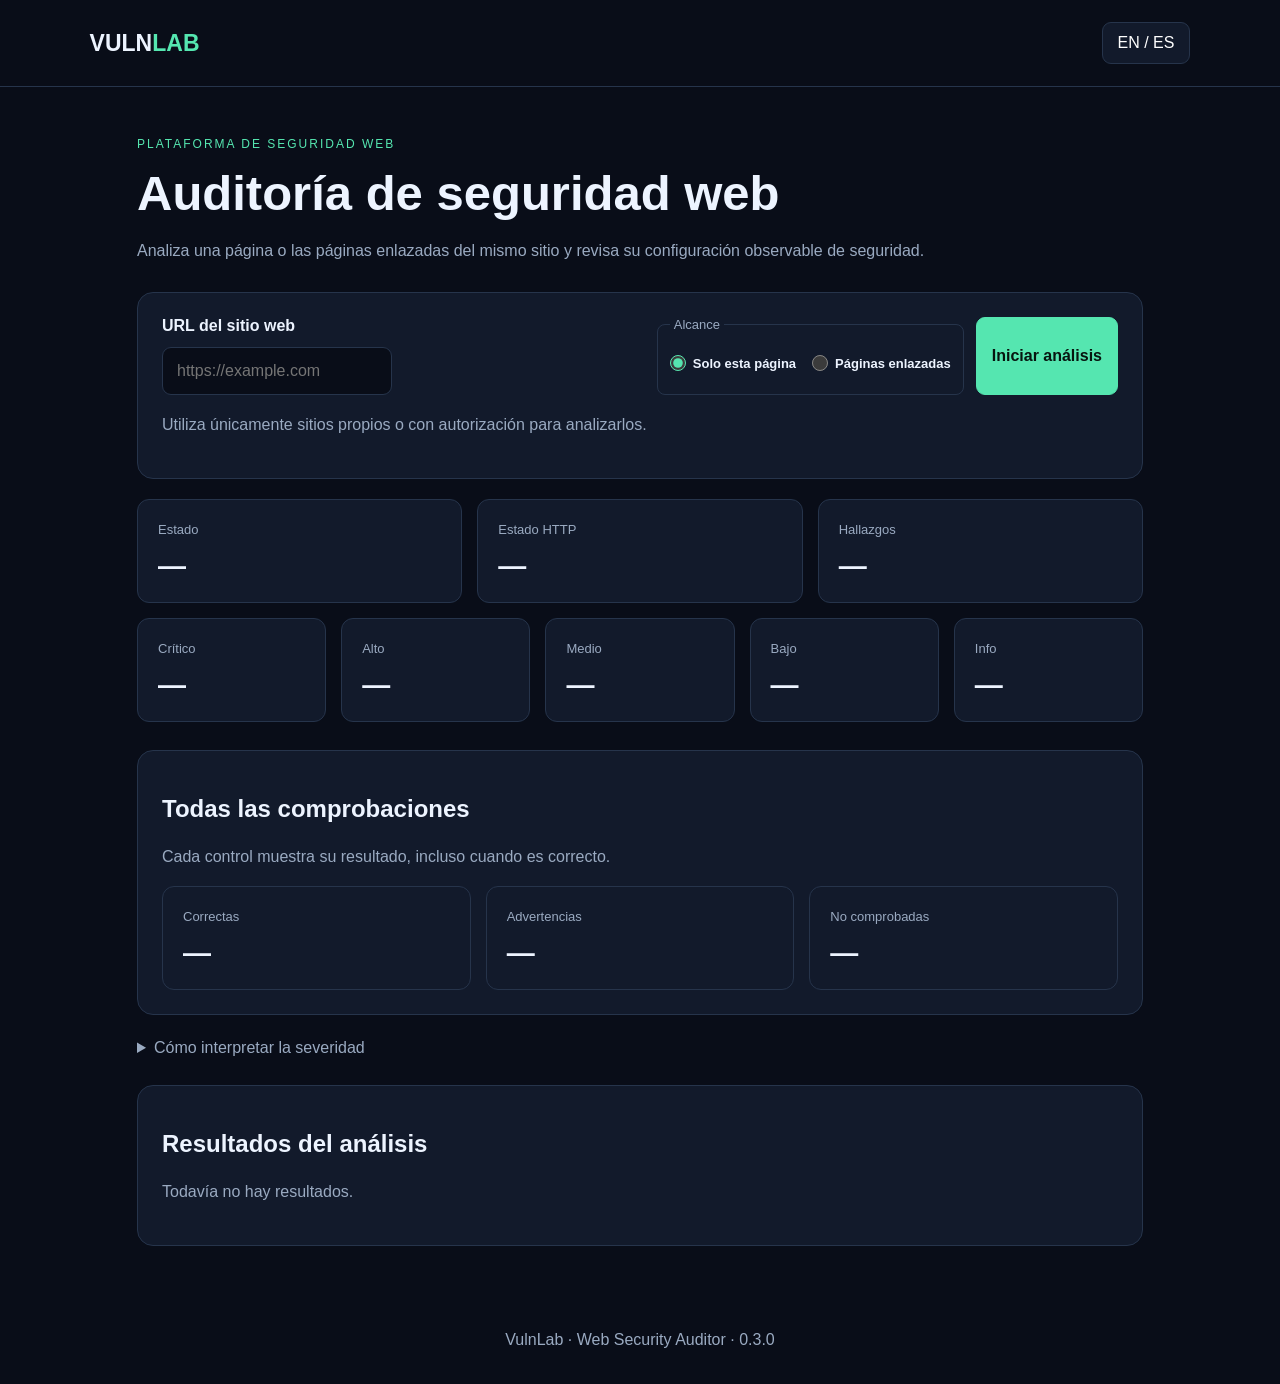
==== app/static/index.html @ 61d11c6f "Add web security scanner and crawl UI Mejorar el análisis web con referencias OWASP  Añade modos de " ====
<!DOCTYPE html>
<html lang="es">
<head>
<meta charset="UTF-8">
<meta name="viewport" content="width=device-width, initial-scale=1">
<title>VulnLab | Web Security</title>
<style>
:root {
  color-scheme: dark;
  --bg: #090d18;
  --panel: #121a2b;
  --border: #26344b;
  --accent: #55e6b0;
  --muted: #9aaac1;
}
* { box-sizing: border-box; }
body {
  margin: 0;
  background: var(--bg);
  color: #edf4ff;
  font-family: Inter, Segoe UI, Arial, sans-serif;
}
header {
  display: flex;
  align-items: center;
  justify-content: space-between;
  padding: 22px 7%;
  border-bottom: 1px solid var(--border);
}
.logo { font-size: 23px; font-weight: 800; }
.logo span { color: var(--accent); }
button, input { font: inherit; }
button {
  cursor: pointer;
  border: 1px solid var(--border);
  border-radius: 9px;
  padding: 11px 15px;
  background: var(--panel);
  color: white;
}
button:hover { border-color: var(--accent); }
main { max-width: 1050px; margin: 50px auto; padding: 0 22px; }
.eyebrow { color: var(--accent); font-size: 12px; letter-spacing: 2px; }
h1 { font-size: clamp(32px, 5vw, 49px); margin: 14px 0; }
p { color: var(--muted); line-height: 1.7; }
.panel {
  background: var(--panel);
  border: 1px solid var(--border);
  border-radius: 16px;
  padding: 24px;
  margin-top: 28px;
}
label { display: block; margin-bottom: 12px; font-weight: 600; }
form { display: flex; gap: 12px; }
input {
  flex: 1;
  min-width: 0;
  padding: 14px;
  background: var(--bg);
  color: white;
  border: 1px solid var(--border);
  border-radius: 9px;
}
input[type="radio"] {
  flex: none;
  width: 16px;
  height: 16px;
  margin: 0;
  padding: 0;
  accent-color: var(--accent);
}
.crawl-options {
  display: flex;
  align-items: center;
  flex-wrap: wrap;
  gap: 10px 16px;
  min-width: 0;
  margin: 0;
  padding: 10px 12px;
  border: 1px solid var(--border);
  border-radius: 8px;
}
.crawl-options legend { padding: 0 4px; color: var(--muted); font-size: 13px; }
.crawl-options label { display: inline-flex; align-items: center; gap: 7px; margin: 0; font-size: 13px; }
.primary {
  background: var(--accent);
  color: #07150f;
  border-color: var(--accent);
  font-weight: 750;
}
.stats {
  display: grid;
  grid-template-columns: repeat(3, 1fr);
  gap: 15px;
}
.stats.severities {
  grid-template-columns: repeat(5, 1fr);
}
.stat {
  background: var(--panel);
  padding: 20px;
  border: 1px solid var(--border);
  border-radius: 12px;
}
.stat strong { display: block; font-size: 28px; margin-top: 12px; }
.stat span { color: var(--muted); font-size: 13px; }
#status { white-space: pre-wrap; overflow-wrap: anywhere; }
#results, #checksList { min-width: 0; }
.url-text, .page-url, #results a {
  min-width: 0;
  max-width: 100%;
  overflow-wrap: anywhere;
  word-break: break-word;
}
.report-group { border-top: 1px solid var(--border); }
.report-group > summary {
  display: flex;
  align-items: flex-start;
  justify-content: space-between;
  gap: 14px;
  padding: 15px 0;
  cursor: pointer;
  font-weight: 700;
  list-style: none;
}
.report-group > summary::-webkit-details-marker { display: none; }
.group-label { flex: 1; min-width: 0; overflow-wrap: anywhere; word-break: break-word; }
.group-meta { flex: none; color: var(--muted); font-size: 13px; font-weight: 500; }
.group-content { min-width: 0; padding-left: 10px; }
.methodology { margin-top: 24px; }
.methodology summary { color: var(--muted); cursor: pointer; }
.finding {
  display: block;
  border-top: 1px solid var(--border);
  padding: 16px 0;
}
.finding > summary {
  display: flex;
  align-items: flex-start;
  gap: 10px;
  cursor: pointer;
  list-style: none;
}
.finding > summary::-webkit-details-marker { display: none; }
.finding-title { flex: 1; min-width: 0; overflow-wrap: anywhere; word-break: break-word; }
.finding-body { padding-left: 4px; }
.finding-head {
  display: flex;
  align-items: center;
  gap: 10px;
  flex-wrap: wrap;
  margin-bottom: 8px;
}
.badge {
  display: inline-block;
  padding: 4px 10px;
  border-radius: 999px;
  font-size: 11px;
  font-weight: 800;
  letter-spacing: 0.4px;
  text-transform: uppercase;
}
.sev-critical, .sev-high { background: #3a1218; color: #ff8585; }
.sev-medium { background: #3a2e12; color: #ffd479; }
.sev-low { background: #12283a; color: #79c7ff; }
.sev-info { background: #1a2230; color: #a9bad2; }
footer { text-align: center; padding: 35px; color: var(--muted); }
@media(max-width: 800px) {
  .stats.severities { grid-template-columns: 1fr 1fr; }
}
@media(max-width: 600px) {
  form { flex-direction: column; }
  .stats { grid-template-columns: 1fr; }
  header { padding: 18px; }
}
</style>
</head>
<body>
<header>
  <div class="logo">VULN<span>LAB</span></div>
  <button id="language" type="button">EN / ES</button>
</header>

<main>
  <div class="eyebrow" id="eyebrow">WEB SECURITY PLATFORM</div>
  <h1 id="title">Auditoría de seguridad web</h1>
  <p id="intro">
    Analiza las cabeceras HTTP y descubre oportunidades para mejorar
    la configuración de seguridad de tus sitios autorizados.
  </p>

  <section class="panel">
    <form id="scanForm">
      <div style="flex:1">
        <label id="urlLabel" for="target">URL del sitio web</label>
        <input id="target" type="url"
          placeholder="https://example.com"
          required>
      </div>
      <fieldset class="crawl-options">
        <legend id="crawlMode">Alcance</legend>
        <label>
          <input type="radio" name="crawl-mode" value="single" checked>
          <span id="singlePage">Solo esta página</span>
        </label>
        <label>
          <input type="radio" name="crawl-mode" value="multiple">
          <span id="linkedPages">Páginas enlazadas</span>
        </label>
      </fieldset>
      <button class="primary" id="scanButton" type="submit">
        Iniciar análisis
      </button>
    </form>
    <p id="notice">
      Utiliza únicamente sitios propios o con autorización para analizarlos.
    </p>
  </section>

  <section class="stats" style="margin-top:20px">
    <div class="stat">
      <span id="statusLabel">Estado</span>
      <strong id="statusValue">—</strong>
    </div>
    <div class="stat">
      <span id="httpLabel">Estado HTTP</span>
      <strong id="httpValue">—</strong>
    </div>
    <div class="stat">
      <span id="findingsLabel">Hallazgos</span>
      <strong id="findingsValue">—</strong>
    </div>
  </section>

  <section class="stats severities" style="margin-top:15px">
    <div class="stat">
      <span id="criticalLabel">Crítico</span>
      <strong id="criticalValue">—</strong>
    </div>
    <div class="stat">
      <span id="highLabel">Alto</span>
      <strong id="highValue">—</strong>
    </div>
    <div class="stat">
      <span id="mediumLabel">Medio</span>
      <strong id="mediumValue">—</strong>
    </div>
    <div class="stat">
      <span id="lowLabel">Bajo</span>
      <strong id="lowValue">—</strong>
    </div>
    <div class="stat">
      <span id="infoLabel">Info</span>
      <strong id="infoValue">—</strong>
    </div>
  </section>

  
<section class="panel">
    <h2 id="checksTitle">Todas las comprobaciones</h2>
    <p id="checksDescription">
      Cada control muestra su resultado, incluso cuando es correcto.
    </p>
  
    <div class="stats">
      <div class="stat">
        <span>Correctas</span>
        <strong id="checksPass">—</strong>
      </div>
      <div class="stat">
        <span>Advertencias</span>
        <strong id="checksWarning">—</strong>
      </div>
      <div class="stat">
        <span>No comprobadas</span>
        <strong id="checksUnknown">—</strong>
      </div>
    </div>
  
    <div id="checksList"></div>
  </section>
  
  <details class="methodology">
    <summary id="severityDisclaimerLabel">Cómo interpretar la severidad</summary>
    <p id="severityDisclaimer">
      OWASP aporta categorías y guías, pero no fija niveles universales
      alto/medio/bajo para estos hallazgos. La severidad es una estimación
      orientativa de VulnLab y requiere contexto del sitio.
    </p>
  </details>

  <section class="panel">
    <h2 id="resultsTitle">Resultados del análisis</h2>
    <div id="results">
      <p id="empty">Todavía no hay resultados.</p>
    </div>
  </section>
</main>

<footer>VulnLab · Web Security Auditor · 0.3.0</footer>

<script>
const translations = {
  es: {
    eyebrow: "PLATAFORMA DE SEGURIDAD WEB",
    title: "Auditoría de seguridad web",
    intro: "Analiza una página o las páginas enlazadas del mismo sitio y revisa su configuración observable de seguridad.",
    urlLabel: "URL del sitio web",
    crawlMode: "Alcance",
    singlePage: "Solo esta página",
    linkedPages: "Páginas enlazadas",
    scanButton: "Iniciar análisis",
    notice: "Utiliza únicamente sitios propios o con autorización para analizarlos.",
    statusLabel: "Estado",
    httpLabel: "Estado HTTP",
    findingsLabel: "Hallazgos",
    resultsTitle: "Resultados del análisis",
    empty: "Todavía no hay resultados.",
    scanning: "Analizando...",
    done: "Completado",
    error: "Error",
    failed: "No se pudo completar el análisis.",
    recommendation: "Recomendación",
    evidence: "Evidencia",
    count: "Hallazgos detectados",
    none: "No se han detectado problemas de configuración en los controles actuales.",
    redirect: "El sitio ha respondido con una redirección. No se ha seguido.",
    language: "EN / ES",
    highLabel: "Alto",
    mediumLabel: "Medio",
    lowLabel: "Bajo",
    infoLabel: "Info",
    severity: "Severidad",
    high: "Alto",
    medium: "Medio",
    low: "Bajo",
    info: "Informativo",
    critical: "Crítico",
    criticalLabel: "Crítico",
    owaspCategory: "Referencia OWASP",
    owaspGuide: "Consultar guía OWASP",
    severityDisclaimer: "OWASP aporta categorías y guías, pero no fija niveles universales alto/medio/bajo para estos hallazgos. La severidad es una estimación orientativa de VulnLab y requiere contexto del sitio.",
    crawlComplete: "Rastreo completado",
    singlePageComplete: "Análisis de página completado",
    crawlIncomplete: "Rastreo parcial: se alcanzó un límite o algunas páginas no respondieron; pueden quedar páginas sin revisar.",
    severityDisclaimerLabel: "Cómo interpretar la severidad",
    checksCount: "controles",
    findingsCount: "hallazgos",
    categories: {
      headers: "Cabeceras HTTP",
      cookies: "Cookies",
      disclosure: "Divulgación de información",
      cors: "CORS",
      transport: "Transporte y TLS",
      configuration: "Configuración del servidor",
      crawl: "Rastreo"
    },
    page: "Página"
  },
  en: {
    eyebrow: "WEB SECURITY PLATFORM",
    title: "Web security audit",
    intro: "Scan one page or linked pages on the same website and review their observable security configuration.",
    urlLabel: "Website URL",
    crawlMode: "Scope",
    singlePage: "This page only",
    linkedPages: "Linked pages",
    scanButton: "Start scan",
    notice: "Only scan websites you own or are authorized to test.",
    statusLabel: "Status",
    httpLabel: "HTTP status",
    findingsLabel: "Findings",
    resultsTitle: "Scan results",
    empty: "No results yet.",
    scanning: "Scanning...",
    done: "Completed",
    error: "Error",
    failed: "The scan could not be completed.",
    recommendation: "Recommendation",
    evidence: "Evidence",
    count: "Findings detected",
    none: "No configuration issues were detected by the current checks.",
    redirect: "The website returned a redirect. It was not followed.",
    language: "EN / ES",
    highLabel: "High",
    mediumLabel: "Medium",
    lowLabel: "Low",
    infoLabel: "Info",
    severity: "Severity",
    high: "High",
    medium: "Medium",
    low: "Low",
    info: "Informational",
    critical: "Critical",
    criticalLabel: "Critical",
    owaspCategory: "OWASP mapping",
    owaspGuide: "Open OWASP guidance",
    severityDisclaimer: "OWASP provides categories and guidance, but does not set universal high/medium/low levels for these findings. Severity is VulnLab's indicative estimate and requires site-specific context.",
    crawlComplete: "Crawl completed",
    singlePageComplete: "Page scan completed",
    crawlIncomplete: "Partial crawl: a limit was reached or some pages did not respond; pages may remain unreviewed.",
    severityDisclaimerLabel: "Understanding severity",
    checksCount: "checks",
    findingsCount: "findings",
    categories: {
      headers: "HTTP headers",
      cookies: "Cookies",
      disclosure: "Information disclosure",
      cors: "CORS",
      transport: "Transport and TLS",
      configuration: "Server configuration",
      crawl: "Crawling"
    },
    page: "Page"
  }
};

let lang = "es";
const el = id => document.getElementById(id);

function setLanguage() {
  const t = translations[lang];
  document.documentElement.lang = lang;
  Object.keys(t).forEach(key => {
    if (el(key)) el(key).textContent = t[key];
  });
}

el("language").addEventListener("click", () => {
  lang = lang === "es" ? "en" : "es";
  setLanguage();
});

function addText(parent, tag, text, className = "") {
  const node = document.createElement(tag);
  node.textContent = text;
  if (className) node.className = className;
  parent.appendChild(node);
  return node;
}

function severityLabel(severity, t) {
  return t[severity] || (severity || "").toUpperCase();
}

function addBadge(parent, severity, t) {
  if (!severity) return;
  const badge = document.createElement("span");
  badge.className = "badge sev-" + severity;
  badge.textContent = severityLabel(severity, t);
  parent.appendChild(badge);
}

el("scanForm").addEventListener("submit", async event => {
  event.preventDefault();

  const t = translations[lang];
  const target = el("target").value.trim();
  const crawl = document.querySelector('input[name="crawl-mode"]:checked').value === "multiple";
  const results = el("results");
  const checksList = el("checksList");

  el("statusValue").textContent = t.scanning;
  el("httpValue").textContent = "—";
  el("findingsValue").textContent = "—";
  el("checksPass").textContent = "—";
  el("checksWarning").textContent = "—";
  el("checksUnknown").textContent = "—";
  el("highValue").textContent = "—";
  el("criticalValue").textContent = "—";
  el("mediumValue").textContent = "—";
  el("lowValue").textContent = "—";
  el("infoValue").textContent = "—";
  if (results) results.replaceChildren();
  if (checksList) checksList.replaceChildren();
  el("scanButton").disabled = true;

  const controller = new AbortController();
  const timeoutId = window.setTimeout(() => controller.abort(), crawl ? 135000 : 45000);

  try {
    const response = await fetch("/scan/website", {
      method: "POST",
      headers: { "Content-Type": "application/json" },
      body: JSON.stringify({ target, crawl }),
      signal: controller.signal
    });

    const data = await response.json();

    if (!response.ok) {
      const detail = data.detail;
      const message = Array.isArray(detail)
        ? detail.map(item => item.msg || item).join(" ")
        : (detail || t.failed);
      throw new Error(message);
    }

    el("statusValue").textContent = t.done;
    el("httpValue").textContent = data.http_status;
    el("findingsValue").textContent = data.findings_count;

    const checks = data.checks || [];
    const findings = data.findings || [];

    const labels = {
      pass: lang === "es" ? "Correcto" : "Passed",
      warning: lang === "es" ? "Advertencia" : "Warning",
      fail: lang === "es" ? "Fallido" : "Failed",
      unknown: lang === "es" ? "No comprobado" : "Not checked",
      info: lang === "es" ? "Informativo" : "Informational"
    };

    const counts = {
      pass: 0,
      warning: 0,
      fail: 0,
      unknown: 0
    };

    const checksByCategory = new Map();
    checks.forEach(check => {
      const category = check.category || "configuration";
      if (!checksByCategory.has(category)) checksByCategory.set(category, []);
      checksByCategory.get(category).push(check);
    });

    checksByCategory.forEach((categoryChecks, category) => {
      const group = document.createElement("details");
      group.className = "report-group";
      const summary = document.createElement("summary");
      addText(summary, "span", t.categories[category] || category, "group-label");
      addText(summary, "span", categoryChecks.length + " " + t.checksCount, "group-meta");
      group.appendChild(summary);
      const content = document.createElement("div");
      content.className = "group-content";

      categoryChecks.forEach(check => {
      const status = labels[check.status] ? check.status : "unknown";

      if (status in counts) {
        counts[status]++;
      }

      const item = document.createElement("article");
      item.className = "finding";

      const result = document.createElement("strong");
      result.textContent = labels[status];
      result.style.color = {
        pass: "#55e6b0",
        warning: "#ffd479",
        fail: "#ff8585",
        unknown: "#a9bad2",
        info: "#a9bad2"
      }[status];

      const head = document.createElement("div");
      head.className = "finding-head";
      head.appendChild(result);
      addBadge(head, check.severity, t);
      item.appendChild(head);
      addText(item, "h3", check.title || check.id || "Comprobación");

      if (check.details) {
        addText(item, "p", check.details);
      }

      content.appendChild(item);
      });

      group.appendChild(content);
      checksList.appendChild(group);
    });

    el("checksPass").textContent = counts.pass;
    el("checksWarning").textContent = counts.warning + counts.fail;
    el("checksUnknown").textContent = counts.unknown;

    const summary = data.summary || {};
    el("criticalValue").textContent = summary.critical ?? 0;
    el("highValue").textContent = summary.high ?? 0;
    el("mediumValue").textContent = summary.medium ?? 0;
    el("lowValue").textContent = summary.low ?? 0;
    el("infoValue").textContent = summary.info ?? 0;

    if (checksList && checks.length === 0) {
      addText(
        checksList,
        "p",
        lang === "es"
          ? "El escáner no ha devuelto comprobaciones detalladas."
          : "The scanner returned no detailed checks."
      );
    }

    if (!results) {
      return;
    }

    if (data.http_status >= 300 && data.http_status < 400) {
      addText(results, "p", t.redirect);
    }

    addText(results, "p", data.target);
    addText(
      results,
      "h3",
      data.page_limit === 1
        ? t.singlePageComplete
        : data.crawl_complete ? t.crawlComplete : t.crawlIncomplete
    );
    if (Array.isArray(data.failed_pages) && data.failed_pages.length) {
      const failedList = document.createElement("ul");
      failedList.className = "url-text";
      data.failed_pages.forEach(page => addText(failedList, "li", page, "page-url"));
      results.appendChild(failedList);
    }

    if (!findings.length) {
      addText(results, "p", t.none);
    }

    const findingsByPage = new Map();
    (data.scanned_pages || [data.target]).forEach(page => findingsByPage.set(page, []));
    findings.forEach(finding => {
      const page = finding.page || data.target;
      if (!findingsByPage.has(page)) findingsByPage.set(page, []);
      findingsByPage.get(page).push(finding);
    });

    findingsByPage.forEach((pageFindings, page) => {
      const group = document.createElement("details");
      group.className = "report-group";
      const summary = document.createElement("summary");
      addText(summary, "span", page, "group-label page-url");
      addText(
        summary,
        "span",
        pageFindings.length + " " + t.findingsCount,
        "group-meta"
      );
      group.appendChild(summary);
      const content = document.createElement("div");
      content.className = "group-content";

      if (!pageFindings.length) {
        addText(content, "p", t.none);
      }

      pageFindings.forEach(finding => {
        const card = document.createElement("details");
        card.className = "finding";
        const findingSummary = document.createElement("summary");
        const head = document.createElement("span");
        head.className = "finding-head";
        addBadge(head, finding.severity, t);
        findingSummary.appendChild(head);
        addText(findingSummary, "span", finding.title, "finding-title");
        card.appendChild(findingSummary);

        const findingBody = document.createElement("div");
        findingBody.className = "finding-body";
        addText(findingBody, "p", t.severity + ": " + severityLabel(finding.severity, t));
        addText(findingBody, "p", t.evidence + ": " + finding.evidence);
        addText(findingBody, "p", t.recommendation + ": " + finding.recommendation);
        if (finding.owasp_category) {
          addText(findingBody, "p", t.owaspCategory + ": " + finding.owasp_category);
        }
        if (finding.owasp_reference) {
          const reference = document.createElement("a");
          reference.href = finding.owasp_reference;
          reference.target = "_blank";
          reference.rel = "noopener noreferrer";
          reference.textContent = t.owaspGuide;
          findingBody.appendChild(reference);
        }
        card.appendChild(findingBody);
        content.appendChild(card);
      });

      group.appendChild(content);
      results.appendChild(group);
    });
  } catch (error) {
    el("statusValue").textContent = t.error;
    const message = error.name === "AbortError"
      ? (lang === "es"
          ? "El análisis ha tardado demasiado y se ha cancelado."
          : "The scan took too long and was cancelled.")
      : (error.message || t.failed);
    if (results) {
      addText(results, "p", message);
    }
  } finally {
    window.clearTimeout(timeoutId);
    el("scanButton").disabled = false;
  }
});

setLanguage();
</script>
</body>
</html>
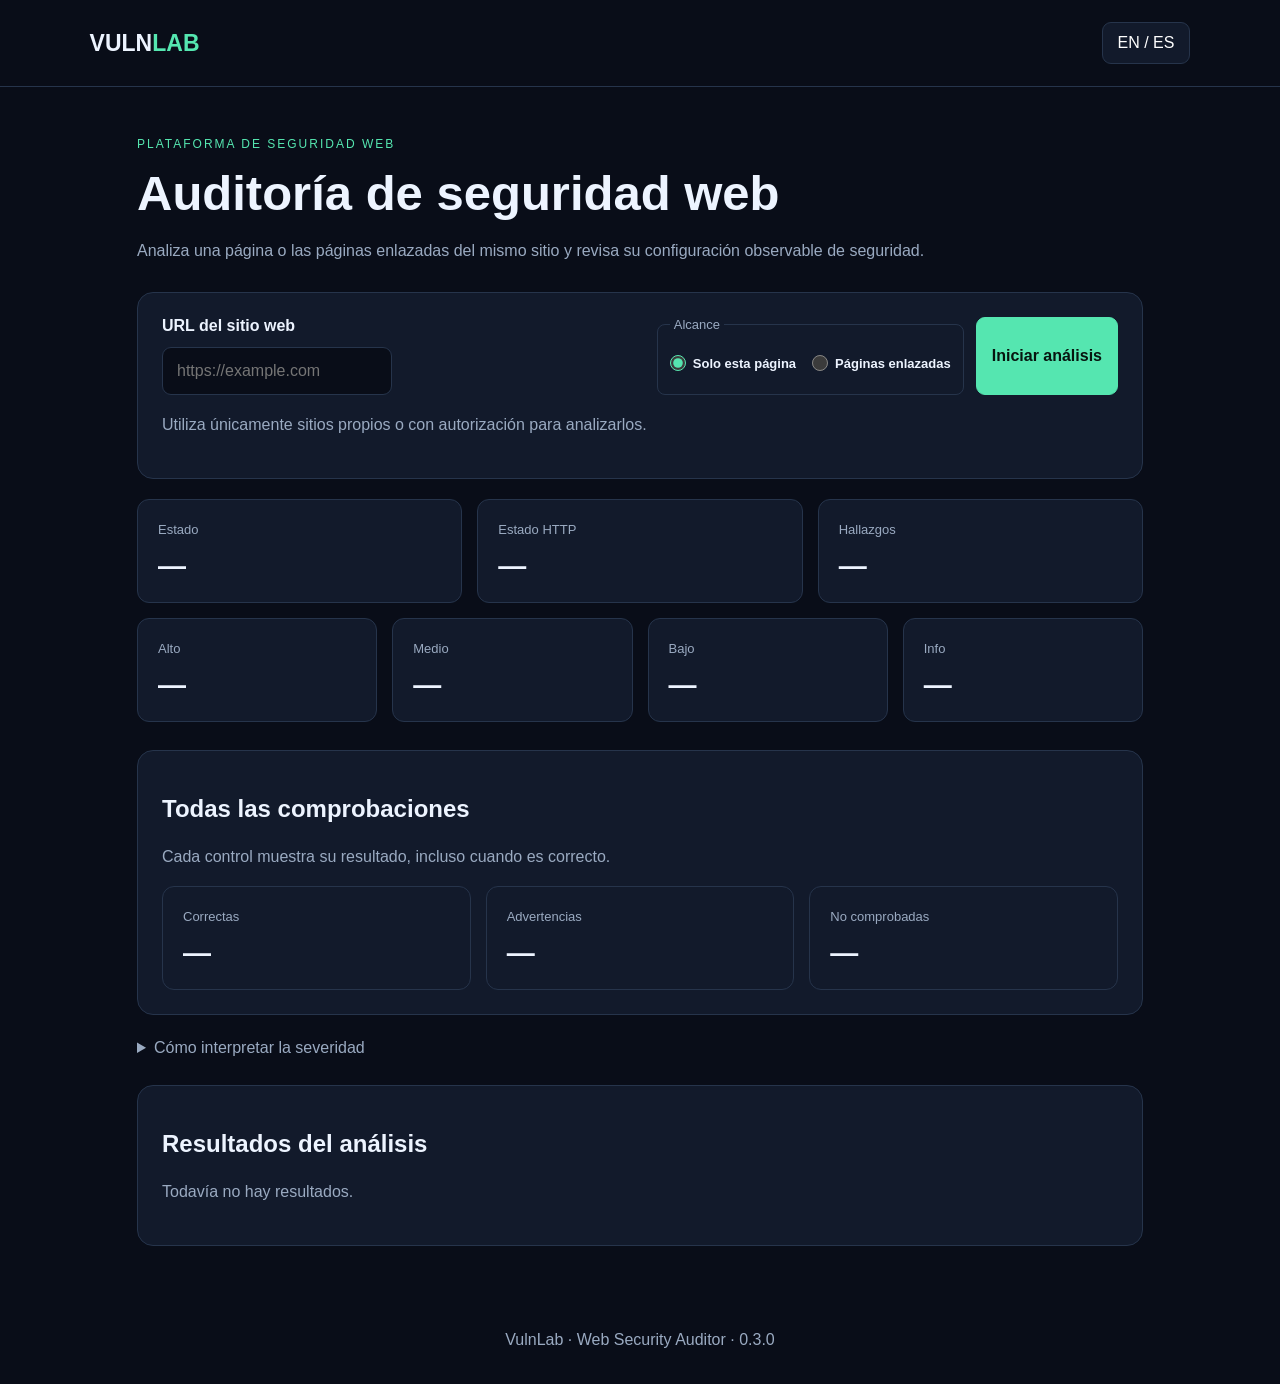
==== commit 1cbf56f6: "Pulido Eliminación cosas innecesarias" ====
--- a/app/static/index.html
+++ b/app/static/index.html
@@ -95,7 +95,7 @@
   gap: 15px;
 }
 .stats.severities {
-  grid-template-columns: repeat(5, 1fr);
+  grid-template-columns: repeat(4, 1fr);
 }
 .stat {
   background: var(--panel);
@@ -161,7 +161,7 @@
   letter-spacing: 0.4px;
   text-transform: uppercase;
 }
-.sev-critical, .sev-high { background: #3a1218; color: #ff8585; }
+.sev-high { background: #3a1218; color: #ff8585; }
 .sev-medium { background: #3a2e12; color: #ffd479; }
 .sev-low { background: #12283a; color: #79c7ff; }
 .sev-info { background: #1a2230; color: #a9bad2; }
@@ -234,10 +234,6 @@
   </section>
 
   <section class="stats severities" style="margin-top:15px">
-    <div class="stat">
-      <span id="criticalLabel">Crítico</span>
-      <strong id="criticalValue">—</strong>
-    </div>
     <div class="stat">
       <span id="highLabel">Alto</span>
       <strong id="highValue">—</strong>
@@ -336,8 +332,6 @@
     medium: "Medio",
     low: "Bajo",
     info: "Informativo",
-    critical: "Crítico",
-    criticalLabel: "Crítico",
     owaspCategory: "Referencia OWASP",
     owaspGuide: "Consultar guía OWASP",
     severityDisclaimer: "OWASP aporta categorías y guías, pero no fija niveles universales alto/medio/bajo para estos hallazgos. La severidad es una estimación orientativa de VulnLab y requiere contexto del sitio.",
@@ -392,8 +386,6 @@
     medium: "Medium",
     low: "Low",
     info: "Informational",
-    critical: "Critical",
-    criticalLabel: "Critical",
     owaspCategory: "OWASP mapping",
     owaspGuide: "Open OWASP guidance",
     severityDisclaimer: "OWASP provides categories and guidance, but does not set universal high/medium/low levels for these findings. Severity is VulnLab's indicative estimate and requires site-specific context.",
@@ -468,7 +460,6 @@
   el("checksWarning").textContent = "—";
   el("checksUnknown").textContent = "—";
   el("highValue").textContent = "—";
-  el("criticalValue").textContent = "—";
   el("mediumValue").textContent = "—";
   el("lowValue").textContent = "—";
   el("infoValue").textContent = "—";
@@ -579,7 +570,6 @@
     el("checksUnknown").textContent = counts.unknown;
 
     const summary = data.summary || {};
-    el("criticalValue").textContent = summary.critical ?? 0;
     el("highValue").textContent = summary.high ?? 0;
     el("mediumValue").textContent = summary.medium ?? 0;
     el("lowValue").textContent = summary.low ?? 0;
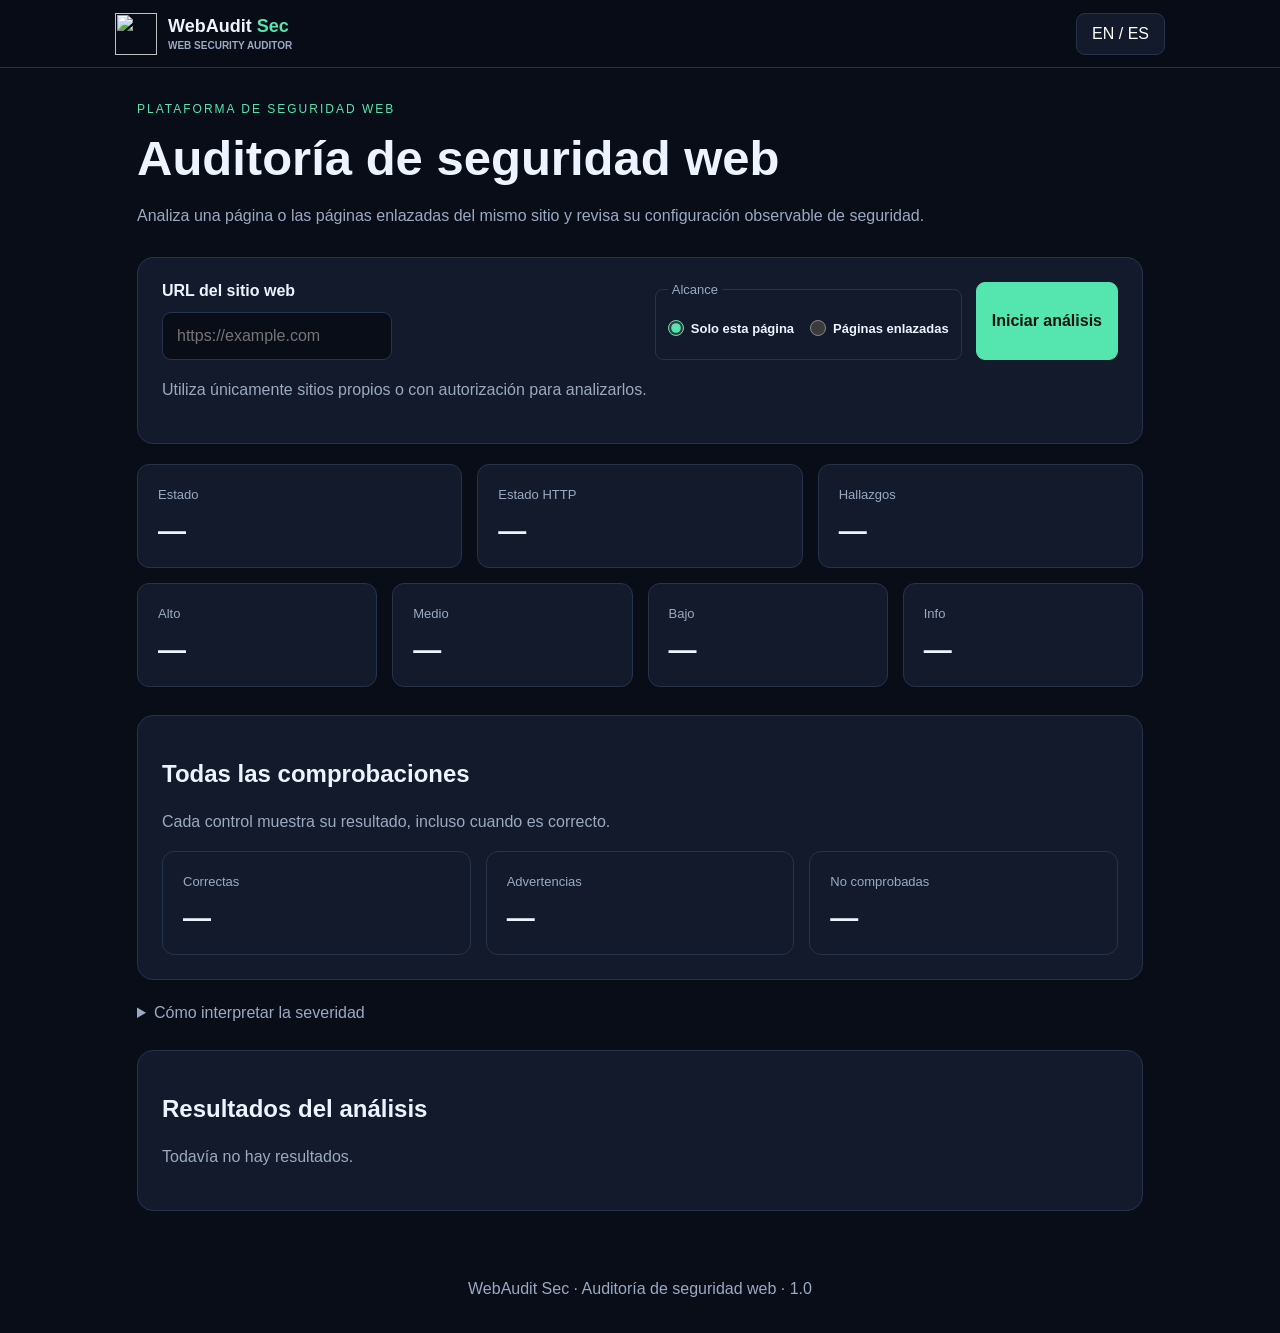
==== commit 75e4f552: "Añadido de .exe mas retoques" ====
--- a/app/static/index.html
+++ b/app/static/index.html
@@ -4,7 +4,8 @@
 <head>
 <meta charset="UTF-8">
 <meta name="viewport" content="width=device-width, initial-scale=1">
-<title>VulnLab | Web Security</title>
+<link rel="icon" type="image/png" href="/brand/logo-fuera.png">
+<title>WebAudit Sec | Seguridad web</title>
 <style>
 :root {
   color-scheme: dark;
@@ -22,14 +23,23 @@
   font-family: Inter, Segoe UI, Arial, sans-serif;
 }
 header {
+  position: sticky;
+  top: 0;
+  z-index: 20;
   display: flex;
   align-items: center;
   justify-content: space-between;
-  padding: 22px 7%;
+  min-height: 68px;
+  padding: 12px max(22px, calc((100% - 1050px) / 2));
   border-bottom: 1px solid var(--border);
-}
-.logo { font-size: 23px; font-weight: 800; }
+  background: rgba(9, 13, 24, 0.94);
+  backdrop-filter: blur(14px);
+}
+.brand { display: flex; align-items: center; gap: 11px; min-width: 0; }
+.logo-mark { display: block; width: 42px; height: 42px; flex: none; object-fit: contain; }
+.logo { display: block; font-size: 18px; font-weight: 800; line-height: 1; }
 .logo span { color: var(--accent); }
+.brand-caption { display: block; margin-top: 5px; color: var(--muted); font-size: 10px; font-weight: 600; }
 button, input { font: inherit; }
 button {
   cursor: pointer;
@@ -40,7 +50,7 @@
   color: white;
 }
 button:hover { border-color: var(--accent); }
-main { max-width: 1050px; margin: 50px auto; padding: 0 22px; }
+main { max-width: 1050px; margin: 34px auto; padding: 0 22px; }
 .eyebrow { color: var(--accent); font-size: 12px; letter-spacing: 2px; }
 h1 { font-size: clamp(32px, 5vw, 49px); margin: 14px 0; }
 p { color: var(--muted); line-height: 1.7; }
@@ -52,7 +62,13 @@
   margin-top: 28px;
 }
 label { display: block; margin-bottom: 12px; font-weight: 600; }
-form { display: flex; gap: 12px; }
+form {
+  display: grid;
+  grid-template-columns: minmax(220px, 1fr) auto auto;
+  align-items: stretch;
+  gap: 14px;
+}
+.url-field { min-width: 0; }
 input {
   flex: 1;
   min-width: 0;
@@ -71,6 +87,7 @@
   accent-color: var(--accent);
 }
 .crawl-options {
+  grid-column: 2;
   display: flex;
   align-items: center;
   flex-wrap: wrap;
@@ -84,6 +101,9 @@
 .crawl-options legend { padding: 0 4px; color: var(--muted); font-size: 13px; }
 .crawl-options label { display: inline-flex; align-items: center; gap: 7px; margin: 0; font-size: 13px; }
 .primary {
+  grid-column: 3;
+  align-self: stretch;
+  min-height: 48px;
   background: var(--accent);
   color: #07150f;
   border-color: var(--accent);
@@ -168,17 +188,28 @@
 footer { text-align: center; padding: 35px; color: var(--muted); }
 @media(max-width: 800px) {
   .stats.severities { grid-template-columns: 1fr 1fr; }
+  form { grid-template-columns: minmax(0, 1fr) auto; }
+  .url-field { grid-column: 1 / -1; }
+  .crawl-options { grid-column: 1; }
+  .primary { grid-column: 2; }
 }
 @media(max-width: 600px) {
-  form { flex-direction: column; }
+  form { grid-template-columns: minmax(0, 1fr); }
+  .url-field, .crawl-options, .primary { grid-column: 1; }
   .stats { grid-template-columns: 1fr; }
-  header { padding: 18px; }
+  header { padding: 12px 18px; }
 }
 </style>
 </head>
 <body>
 <header>
-  <div class="logo">VULN<span>LAB</span></div>
+  <div class="brand">
+    <img class="logo-mark" src="/brand/logo-fuera.png" alt="">
+    <div>
+      <div class="logo">WebAudit <span>Sec</span></div>
+      <span class="brand-caption">WEB SECURITY AUDITOR</span>
+    </div>
+  </div>
   <button id="language" type="button">EN / ES</button>
 </header>
 
@@ -192,7 +223,7 @@
 
   <section class="panel">
     <form id="scanForm">
-      <div style="flex:1">
+      <div class="url-field">
         <label id="urlLabel" for="target">URL del sitio web</label>
         <input id="target" type="url"
           placeholder="https://example.com"
@@ -282,7 +313,7 @@
     <p id="severityDisclaimer">
       OWASP aporta categorías y guías, pero no fija niveles universales
       alto/medio/bajo para estos hallazgos. La severidad es una estimación
-      orientativa de VulnLab y requiere contexto del sitio.
+      orientativa de WebAudit Sec y requiere contexto del sitio.
     </p>
   </details>
 
@@ -294,7 +325,7 @@
   </section>
 </main>
 
-<footer>VulnLab · Web Security Auditor · 0.3.0</footer>
+  <footer>WebAudit Sec · Auditoría de seguridad web · 1.0</footer>
 
 <script>
 const translations = {
@@ -334,10 +365,10 @@
     info: "Informativo",
     owaspCategory: "Referencia OWASP",
     owaspGuide: "Consultar guía OWASP",
-    severityDisclaimer: "OWASP aporta categorías y guías, pero no fija niveles universales alto/medio/bajo para estos hallazgos. La severidad es una estimación orientativa de VulnLab y requiere contexto del sitio.",
+    severityDisclaimer: "OWASP aporta categorías y guías, pero no fija niveles universales alto/medio/bajo para estos hallazgos. La severidad es una estimación orientativa de WebAudit Sec y requiere contexto del sitio.",
     crawlComplete: "Rastreo completado",
     singlePageComplete: "Análisis de página completado",
-    crawlIncomplete: "Rastreo parcial: se alcanzó un límite o algunas páginas no respondieron; pueden quedar páginas sin revisar.",
+    crawlIncomplete: "Rastreo parcial",
     severityDisclaimerLabel: "Cómo interpretar la severidad",
     checksCount: "controles",
     findingsCount: "hallazgos",
@@ -388,10 +419,10 @@
     info: "Informational",
     owaspCategory: "OWASP mapping",
     owaspGuide: "Open OWASP guidance",
-    severityDisclaimer: "OWASP provides categories and guidance, but does not set universal high/medium/low levels for these findings. Severity is VulnLab's indicative estimate and requires site-specific context.",
+    severityDisclaimer: "OWASP provides categories and guidance, but does not set universal high/medium/low levels for these findings. Severity is WebAudit Sec's indicative estimate and requires site-specific context.",
     crawlComplete: "Crawl completed",
     singlePageComplete: "Page scan completed",
-    crawlIncomplete: "Partial crawl: a limit was reached or some pages did not respond; pages may remain unreviewed.",
+    crawlIncomplete: "Partial crawl",
     severityDisclaimerLabel: "Understanding severity",
     checksCount: "checks",
     findingsCount: "findings",
@@ -593,7 +624,7 @@
       addText(results, "p", t.redirect);
     }
 
-    addText(results, "p", data.target);
+    addText(results, "p", data.target, "url-text");
     addText(
       results,
       "h3",
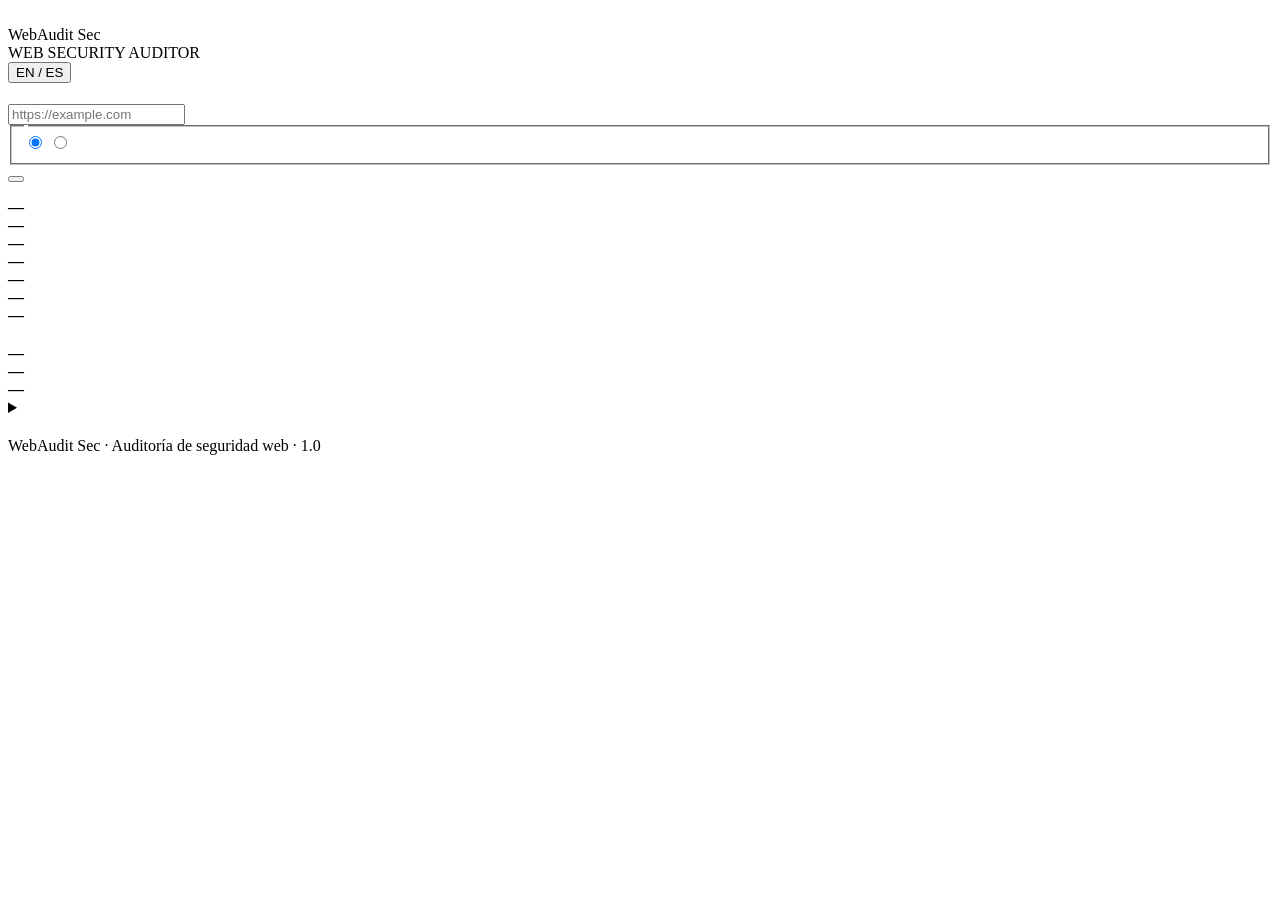
==== commit ae928ce3: "Reorganiza el proyecto y limpia archivos obsoletos - Divide el escáner en módulos dentro de app/scan" ====
--- a/app/static/index.html
+++ b/app/static/index.html
@@ -1,210 +1,16 @@
-
 <!DOCTYPE html>
 <html lang="es">
 <head>
-<meta charset="UTF-8">
-<meta name="viewport" content="width=device-width, initial-scale=1">
-<link rel="icon" type="image/png" href="/brand/logo-fuera.png">
-<title>WebAudit Sec | Seguridad web</title>
-<style>
-:root {
-  color-scheme: dark;
-  --bg: #090d18;
-  --panel: #121a2b;
-  --border: #26344b;
-  --accent: #55e6b0;
-  --muted: #9aaac1;
-}
-* { box-sizing: border-box; }
-body {
-  margin: 0;
-  background: var(--bg);
-  color: #edf4ff;
-  font-family: Inter, Segoe UI, Arial, sans-serif;
-}
-header {
-  position: sticky;
-  top: 0;
-  z-index: 20;
-  display: flex;
-  align-items: center;
-  justify-content: space-between;
-  min-height: 68px;
-  padding: 12px max(22px, calc((100% - 1050px) / 2));
-  border-bottom: 1px solid var(--border);
-  background: rgba(9, 13, 24, 0.94);
-  backdrop-filter: blur(14px);
-}
-.brand { display: flex; align-items: center; gap: 11px; min-width: 0; }
-.logo-mark { display: block; width: 42px; height: 42px; flex: none; object-fit: contain; }
-.logo { display: block; font-size: 18px; font-weight: 800; line-height: 1; }
-.logo span { color: var(--accent); }
-.brand-caption { display: block; margin-top: 5px; color: var(--muted); font-size: 10px; font-weight: 600; }
-button, input { font: inherit; }
-button {
-  cursor: pointer;
-  border: 1px solid var(--border);
-  border-radius: 9px;
-  padding: 11px 15px;
-  background: var(--panel);
-  color: white;
-}
-button:hover { border-color: var(--accent); }
-main { max-width: 1050px; margin: 34px auto; padding: 0 22px; }
-.eyebrow { color: var(--accent); font-size: 12px; letter-spacing: 2px; }
-h1 { font-size: clamp(32px, 5vw, 49px); margin: 14px 0; }
-p { color: var(--muted); line-height: 1.7; }
-.panel {
-  background: var(--panel);
-  border: 1px solid var(--border);
-  border-radius: 16px;
-  padding: 24px;
-  margin-top: 28px;
-}
-label { display: block; margin-bottom: 12px; font-weight: 600; }
-form {
-  display: grid;
-  grid-template-columns: minmax(220px, 1fr) auto auto;
-  align-items: stretch;
-  gap: 14px;
-}
-.url-field { min-width: 0; }
-input {
-  flex: 1;
-  min-width: 0;
-  padding: 14px;
-  background: var(--bg);
-  color: white;
-  border: 1px solid var(--border);
-  border-radius: 9px;
-}
-input[type="radio"] {
-  flex: none;
-  width: 16px;
-  height: 16px;
-  margin: 0;
-  padding: 0;
-  accent-color: var(--accent);
-}
-.crawl-options {
-  grid-column: 2;
-  display: flex;
-  align-items: center;
-  flex-wrap: wrap;
-  gap: 10px 16px;
-  min-width: 0;
-  margin: 0;
-  padding: 10px 12px;
-  border: 1px solid var(--border);
-  border-radius: 8px;
-}
-.crawl-options legend { padding: 0 4px; color: var(--muted); font-size: 13px; }
-.crawl-options label { display: inline-flex; align-items: center; gap: 7px; margin: 0; font-size: 13px; }
-.primary {
-  grid-column: 3;
-  align-self: stretch;
-  min-height: 48px;
-  background: var(--accent);
-  color: #07150f;
-  border-color: var(--accent);
-  font-weight: 750;
-}
-.stats {
-  display: grid;
-  grid-template-columns: repeat(3, 1fr);
-  gap: 15px;
-}
-.stats.severities {
-  grid-template-columns: repeat(4, 1fr);
-}
-.stat {
-  background: var(--panel);
-  padding: 20px;
-  border: 1px solid var(--border);
-  border-radius: 12px;
-}
-.stat strong { display: block; font-size: 28px; margin-top: 12px; }
-.stat span { color: var(--muted); font-size: 13px; }
-#status { white-space: pre-wrap; overflow-wrap: anywhere; }
-#results, #checksList { min-width: 0; }
-.url-text, .page-url, #results a {
-  min-width: 0;
-  max-width: 100%;
-  overflow-wrap: anywhere;
-  word-break: break-word;
-}
-.report-group { border-top: 1px solid var(--border); }
-.report-group > summary {
-  display: flex;
-  align-items: flex-start;
-  justify-content: space-between;
-  gap: 14px;
-  padding: 15px 0;
-  cursor: pointer;
-  font-weight: 700;
-  list-style: none;
-}
-.report-group > summary::-webkit-details-marker { display: none; }
-.group-label { flex: 1; min-width: 0; overflow-wrap: anywhere; word-break: break-word; }
-.group-meta { flex: none; color: var(--muted); font-size: 13px; font-weight: 500; }
-.group-content { min-width: 0; padding-left: 10px; }
-.methodology { margin-top: 24px; }
-.methodology summary { color: var(--muted); cursor: pointer; }
-.finding {
-  display: block;
-  border-top: 1px solid var(--border);
-  padding: 16px 0;
-}
-.finding > summary {
-  display: flex;
-  align-items: flex-start;
-  gap: 10px;
-  cursor: pointer;
-  list-style: none;
-}
-.finding > summary::-webkit-details-marker { display: none; }
-.finding-title { flex: 1; min-width: 0; overflow-wrap: anywhere; word-break: break-word; }
-.finding-body { padding-left: 4px; }
-.finding-head {
-  display: flex;
-  align-items: center;
-  gap: 10px;
-  flex-wrap: wrap;
-  margin-bottom: 8px;
-}
-.badge {
-  display: inline-block;
-  padding: 4px 10px;
-  border-radius: 999px;
-  font-size: 11px;
-  font-weight: 800;
-  letter-spacing: 0.4px;
-  text-transform: uppercase;
-}
-.sev-high { background: #3a1218; color: #ff8585; }
-.sev-medium { background: #3a2e12; color: #ffd479; }
-.sev-low { background: #12283a; color: #79c7ff; }
-.sev-info { background: #1a2230; color: #a9bad2; }
-footer { text-align: center; padding: 35px; color: var(--muted); }
-@media(max-width: 800px) {
-  .stats.severities { grid-template-columns: 1fr 1fr; }
-  form { grid-template-columns: minmax(0, 1fr) auto; }
-  .url-field { grid-column: 1 / -1; }
-  .crawl-options { grid-column: 1; }
-  .primary { grid-column: 2; }
-}
-@media(max-width: 600px) {
-  form { grid-template-columns: minmax(0, 1fr); }
-  .url-field, .crawl-options, .primary { grid-column: 1; }
-  .stats { grid-template-columns: 1fr; }
-  header { padding: 12px 18px; }
-}
-</style>
+  <meta charset="UTF-8">
+  <meta name="viewport" content="width=device-width, initial-scale=1">
+  <title>WebAudit Sec | Seguridad web</title>
+  <link rel="icon" type="image/png" href="/static/brand/logo-fuera.png">
+  <link rel="stylesheet" href="/static/css/styles.css">
 </head>
 <body>
 <header>
   <div class="brand">
-    <img class="logo-mark" src="/brand/logo-fuera.png" alt="">
+    <img class="logo-mark" src="/static/brand/logo-fuera.png" alt="">
     <div>
       <div class="logo">WebAudit <span>Sec</span></div>
       <span class="brand-caption">WEB SECURITY AUDITOR</span>
@@ -214,513 +20,76 @@
 </header>
 
 <main>
-  <div class="eyebrow" id="eyebrow">WEB SECURITY PLATFORM</div>
-  <h1 id="title">Auditoría de seguridad web</h1>
-  <p id="intro">
-    Analiza las cabeceras HTTP y descubre oportunidades para mejorar
-    la configuración de seguridad de tus sitios autorizados.
-  </p>
+  <div class="eyebrow" id="eyebrow"></div>
+  <h1 id="title"></h1>
+  <p id="intro"></p>
 
+  <!-- Formulario de análisis -->
   <section class="panel">
     <form id="scanForm">
       <div class="url-field">
-        <label id="urlLabel" for="target">URL del sitio web</label>
-        <input id="target" type="url"
-          placeholder="https://example.com"
-          required>
+        <label id="urlLabel" for="target"></label>
+        <input id="target" type="url" placeholder="https://example.com" required>
       </div>
       <fieldset class="crawl-options">
-        <legend id="crawlMode">Alcance</legend>
+        <legend id="crawlMode"></legend>
         <label>
           <input type="radio" name="crawl-mode" value="single" checked>
-          <span id="singlePage">Solo esta página</span>
+          <span id="singlePage"></span>
         </label>
         <label>
           <input type="radio" name="crawl-mode" value="multiple">
-          <span id="linkedPages">Páginas enlazadas</span>
+          <span id="linkedPages"></span>
         </label>
       </fieldset>
-      <button class="primary" id="scanButton" type="submit">
-        Iniciar análisis
-      </button>
+      <button class="primary" id="scanButton" type="submit"></button>
     </form>
-    <p id="notice">
-      Utiliza únicamente sitios propios o con autorización para analizarlos.
-    </p>
+    <p id="notice"></p>
   </section>
 
-  <section class="stats" style="margin-top:20px">
-    <div class="stat">
-      <span id="statusLabel">Estado</span>
-      <strong id="statusValue">—</strong>
-    </div>
-    <div class="stat">
-      <span id="httpLabel">Estado HTTP</span>
-      <strong id="httpValue">—</strong>
-    </div>
-    <div class="stat">
-      <span id="findingsLabel">Hallazgos</span>
-      <strong id="findingsValue">—</strong>
-    </div>
+  <!-- Resumen -->
+  <section class="stats stats-row">
+    <div class="stat"><span id="statusLabel"></span><strong id="statusValue">—</strong></div>
+    <div class="stat"><span id="httpLabel"></span><strong id="httpValue">—</strong></div>
+    <div class="stat"><span id="findingsLabel"></span><strong id="findingsValue">—</strong></div>
   </section>
 
-  <section class="stats severities" style="margin-top:15px">
-    <div class="stat">
-      <span id="highLabel">Alto</span>
-      <strong id="highValue">—</strong>
-    </div>
-    <div class="stat">
-      <span id="mediumLabel">Medio</span>
-      <strong id="mediumValue">—</strong>
-    </div>
-    <div class="stat">
-      <span id="lowLabel">Bajo</span>
-      <strong id="lowValue">—</strong>
-    </div>
-    <div class="stat">
-      <span id="infoLabel">Info</span>
-      <strong id="infoValue">—</strong>
-    </div>
+  <section class="stats severities stats-row">
+    <div class="stat"><span id="highLabel"></span><strong id="highValue">—</strong></div>
+    <div class="stat"><span id="mediumLabel"></span><strong id="mediumValue">—</strong></div>
+    <div class="stat"><span id="lowLabel"></span><strong id="lowValue">—</strong></div>
+    <div class="stat"><span id="infoLabel"></span><strong id="infoValue">—</strong></div>
   </section>
 
-  
-<section class="panel">
-    <h2 id="checksTitle">Todas las comprobaciones</h2>
-    <p id="checksDescription">
-      Cada control muestra su resultado, incluso cuando es correcto.
-    </p>
-  
+  <!-- Todas las comprobaciones -->
+  <section class="panel">
+    <h2 id="checksTitle"></h2>
+    <p id="checksDescription"></p>
     <div class="stats">
-      <div class="stat">
-        <span>Correctas</span>
-        <strong id="checksPass">—</strong>
-      </div>
-      <div class="stat">
-        <span>Advertencias</span>
-        <strong id="checksWarning">—</strong>
-      </div>
-      <div class="stat">
-        <span>No comprobadas</span>
-        <strong id="checksUnknown">—</strong>
-      </div>
+      <div class="stat"><span id="checksPassLabel"></span><strong id="checksPass">—</strong></div>
+      <div class="stat"><span id="checksWarningLabel"></span><strong id="checksWarning">—</strong></div>
+      <div class="stat"><span id="checksUnknownLabel"></span><strong id="checksUnknown">—</strong></div>
     </div>
-  
     <div id="checksList"></div>
   </section>
-  
+
   <details class="methodology">
-    <summary id="severityDisclaimerLabel">Cómo interpretar la severidad</summary>
-    <p id="severityDisclaimer">
-      OWASP aporta categorías y guías, pero no fija niveles universales
-      alto/medio/bajo para estos hallazgos. La severidad es una estimación
-      orientativa de WebAudit Sec y requiere contexto del sitio.
-    </p>
+    <summary id="severityDisclaimerLabel"></summary>
+    <p id="severityDisclaimer"></p>
   </details>
 
+  <!-- Hallazgos por página -->
   <section class="panel">
-    <h2 id="resultsTitle">Resultados del análisis</h2>
+    <h2 id="resultsTitle"></h2>
     <div id="results">
-      <p id="empty">Todavía no hay resultados.</p>
+      <p id="empty"></p>
     </div>
   </section>
 </main>
 
-  <footer>WebAudit Sec · Auditoría de seguridad web · 1.0</footer>
+<footer>WebAudit Sec · Auditoría de seguridad web · 1.0</footer>
 
-<script>
-const translations = {
-  es: {
-    eyebrow: "PLATAFORMA DE SEGURIDAD WEB",
-    title: "Auditoría de seguridad web",
-    intro: "Analiza una página o las páginas enlazadas del mismo sitio y revisa su configuración observable de seguridad.",
-    urlLabel: "URL del sitio web",
-    crawlMode: "Alcance",
-    singlePage: "Solo esta página",
-    linkedPages: "Páginas enlazadas",
-    scanButton: "Iniciar análisis",
-    notice: "Utiliza únicamente sitios propios o con autorización para analizarlos.",
-    statusLabel: "Estado",
-    httpLabel: "Estado HTTP",
-    findingsLabel: "Hallazgos",
-    resultsTitle: "Resultados del análisis",
-    empty: "Todavía no hay resultados.",
-    scanning: "Analizando...",
-    done: "Completado",
-    error: "Error",
-    failed: "No se pudo completar el análisis.",
-    recommendation: "Recomendación",
-    evidence: "Evidencia",
-    count: "Hallazgos detectados",
-    none: "No se han detectado problemas de configuración en los controles actuales.",
-    redirect: "El sitio ha respondido con una redirección. No se ha seguido.",
-    language: "EN / ES",
-    highLabel: "Alto",
-    mediumLabel: "Medio",
-    lowLabel: "Bajo",
-    infoLabel: "Info",
-    severity: "Severidad",
-    high: "Alto",
-    medium: "Medio",
-    low: "Bajo",
-    info: "Informativo",
-    owaspCategory: "Referencia OWASP",
-    owaspGuide: "Consultar guía OWASP",
-    severityDisclaimer: "OWASP aporta categorías y guías, pero no fija niveles universales alto/medio/bajo para estos hallazgos. La severidad es una estimación orientativa de WebAudit Sec y requiere contexto del sitio.",
-    crawlComplete: "Rastreo completado",
-    singlePageComplete: "Análisis de página completado",
-    crawlIncomplete: "Rastreo parcial",
-    severityDisclaimerLabel: "Cómo interpretar la severidad",
-    checksCount: "controles",
-    findingsCount: "hallazgos",
-    categories: {
-      headers: "Cabeceras HTTP",
-      cookies: "Cookies",
-      disclosure: "Divulgación de información",
-      cors: "CORS",
-      transport: "Transporte y TLS",
-      configuration: "Configuración del servidor",
-      crawl: "Rastreo"
-    },
-    page: "Página"
-  },
-  en: {
-    eyebrow: "WEB SECURITY PLATFORM",
-    title: "Web security audit",
-    intro: "Scan one page or linked pages on the same website and review their observable security configuration.",
-    urlLabel: "Website URL",
-    crawlMode: "Scope",
-    singlePage: "This page only",
-    linkedPages: "Linked pages",
-    scanButton: "Start scan",
-    notice: "Only scan websites you own or are authorized to test.",
-    statusLabel: "Status",
-    httpLabel: "HTTP status",
-    findingsLabel: "Findings",
-    resultsTitle: "Scan results",
-    empty: "No results yet.",
-    scanning: "Scanning...",
-    done: "Completed",
-    error: "Error",
-    failed: "The scan could not be completed.",
-    recommendation: "Recommendation",
-    evidence: "Evidence",
-    count: "Findings detected",
-    none: "No configuration issues were detected by the current checks.",
-    redirect: "The website returned a redirect. It was not followed.",
-    language: "EN / ES",
-    highLabel: "High",
-    mediumLabel: "Medium",
-    lowLabel: "Low",
-    infoLabel: "Info",
-    severity: "Severity",
-    high: "High",
-    medium: "Medium",
-    low: "Low",
-    info: "Informational",
-    owaspCategory: "OWASP mapping",
-    owaspGuide: "Open OWASP guidance",
-    severityDisclaimer: "OWASP provides categories and guidance, but does not set universal high/medium/low levels for these findings. Severity is WebAudit Sec's indicative estimate and requires site-specific context.",
-    crawlComplete: "Crawl completed",
-    singlePageComplete: "Page scan completed",
-    crawlIncomplete: "Partial crawl",
-    severityDisclaimerLabel: "Understanding severity",
-    checksCount: "checks",
-    findingsCount: "findings",
-    categories: {
-      headers: "HTTP headers",
-      cookies: "Cookies",
-      disclosure: "Information disclosure",
-      cors: "CORS",
-      transport: "Transport and TLS",
-      configuration: "Server configuration",
-      crawl: "Crawling"
-    },
-    page: "Page"
-  }
-};
-
-let lang = "es";
-const el = id => document.getElementById(id);
-
-function setLanguage() {
-  const t = translations[lang];
-  document.documentElement.lang = lang;
-  Object.keys(t).forEach(key => {
-    if (el(key)) el(key).textContent = t[key];
-  });
-}
-
-el("language").addEventListener("click", () => {
-  lang = lang === "es" ? "en" : "es";
-  setLanguage();
-});
-
-function addText(parent, tag, text, className = "") {
-  const node = document.createElement(tag);
-  node.textContent = text;
-  if (className) node.className = className;
-  parent.appendChild(node);
-  return node;
-}
-
-function severityLabel(severity, t) {
-  return t[severity] || (severity || "").toUpperCase();
-}
-
-function addBadge(parent, severity, t) {
-  if (!severity) return;
-  const badge = document.createElement("span");
-  badge.className = "badge sev-" + severity;
-  badge.textContent = severityLabel(severity, t);
-  parent.appendChild(badge);
-}
-
-el("scanForm").addEventListener("submit", async event => {
-  event.preventDefault();
-
-  const t = translations[lang];
-  const target = el("target").value.trim();
-  const crawl = document.querySelector('input[name="crawl-mode"]:checked').value === "multiple";
-  const results = el("results");
-  const checksList = el("checksList");
-
-  el("statusValue").textContent = t.scanning;
-  el("httpValue").textContent = "—";
-  el("findingsValue").textContent = "—";
-  el("checksPass").textContent = "—";
-  el("checksWarning").textContent = "—";
-  el("checksUnknown").textContent = "—";
-  el("highValue").textContent = "—";
-  el("mediumValue").textContent = "—";
-  el("lowValue").textContent = "—";
-  el("infoValue").textContent = "—";
-  if (results) results.replaceChildren();
-  if (checksList) checksList.replaceChildren();
-  el("scanButton").disabled = true;
-
-  const controller = new AbortController();
-  const timeoutId = window.setTimeout(() => controller.abort(), crawl ? 135000 : 45000);
-
-  try {
-    const response = await fetch("/scan/website", {
-      method: "POST",
-      headers: { "Content-Type": "application/json" },
-      body: JSON.stringify({ target, crawl }),
-      signal: controller.signal
-    });
-
-    const data = await response.json();
-
-    if (!response.ok) {
-      const detail = data.detail;
-      const message = Array.isArray(detail)
-        ? detail.map(item => item.msg || item).join(" ")
-        : (detail || t.failed);
-      throw new Error(message);
-    }
-
-    el("statusValue").textContent = t.done;
-    el("httpValue").textContent = data.http_status;
-    el("findingsValue").textContent = data.findings_count;
-
-    const checks = data.checks || [];
-    const findings = data.findings || [];
-
-    const labels = {
-      pass: lang === "es" ? "Correcto" : "Passed",
-      warning: lang === "es" ? "Advertencia" : "Warning",
-      fail: lang === "es" ? "Fallido" : "Failed",
-      unknown: lang === "es" ? "No comprobado" : "Not checked",
-      info: lang === "es" ? "Informativo" : "Informational"
-    };
-
-    const counts = {
-      pass: 0,
-      warning: 0,
-      fail: 0,
-      unknown: 0
-    };
-
-    const checksByCategory = new Map();
-    checks.forEach(check => {
-      const category = check.category || "configuration";
-      if (!checksByCategory.has(category)) checksByCategory.set(category, []);
-      checksByCategory.get(category).push(check);
-    });
-
-    checksByCategory.forEach((categoryChecks, category) => {
-      const group = document.createElement("details");
-      group.className = "report-group";
-      const summary = document.createElement("summary");
-      addText(summary, "span", t.categories[category] || category, "group-label");
-      addText(summary, "span", categoryChecks.length + " " + t.checksCount, "group-meta");
-      group.appendChild(summary);
-      const content = document.createElement("div");
-      content.className = "group-content";
-
-      categoryChecks.forEach(check => {
-      const status = labels[check.status] ? check.status : "unknown";
-
-      if (status in counts) {
-        counts[status]++;
-      }
-
-      const item = document.createElement("article");
-      item.className = "finding";
-
-      const result = document.createElement("strong");
-      result.textContent = labels[status];
-      result.style.color = {
-        pass: "#55e6b0",
-        warning: "#ffd479",
-        fail: "#ff8585",
-        unknown: "#a9bad2",
-        info: "#a9bad2"
-      }[status];
-
-      const head = document.createElement("div");
-      head.className = "finding-head";
-      head.appendChild(result);
-      addBadge(head, check.severity, t);
-      item.appendChild(head);
-      addText(item, "h3", check.title || check.id || "Comprobación");
-
-      if (check.details) {
-        addText(item, "p", check.details);
-      }
-
-      content.appendChild(item);
-      });
-
-      group.appendChild(content);
-      checksList.appendChild(group);
-    });
-
-    el("checksPass").textContent = counts.pass;
-    el("checksWarning").textContent = counts.warning + counts.fail;
-    el("checksUnknown").textContent = counts.unknown;
-
-    const summary = data.summary || {};
-    el("highValue").textContent = summary.high ?? 0;
-    el("mediumValue").textContent = summary.medium ?? 0;
-    el("lowValue").textContent = summary.low ?? 0;
-    el("infoValue").textContent = summary.info ?? 0;
-
-    if (checksList && checks.length === 0) {
-      addText(
-        checksList,
-        "p",
-        lang === "es"
-          ? "El escáner no ha devuelto comprobaciones detalladas."
-          : "The scanner returned no detailed checks."
-      );
-    }
-
-    if (!results) {
-      return;
-    }
-
-    if (data.http_status >= 300 && data.http_status < 400) {
-      addText(results, "p", t.redirect);
-    }
-
-    addText(results, "p", data.target, "url-text");
-    addText(
-      results,
-      "h3",
-      data.page_limit === 1
-        ? t.singlePageComplete
-        : data.crawl_complete ? t.crawlComplete : t.crawlIncomplete
-    );
-    if (Array.isArray(data.failed_pages) && data.failed_pages.length) {
-      const failedList = document.createElement("ul");
-      failedList.className = "url-text";
-      data.failed_pages.forEach(page => addText(failedList, "li", page, "page-url"));
-      results.appendChild(failedList);
-    }
-
-    if (!findings.length) {
-      addText(results, "p", t.none);
-    }
-
-    const findingsByPage = new Map();
-    (data.scanned_pages || [data.target]).forEach(page => findingsByPage.set(page, []));
-    findings.forEach(finding => {
-      const page = finding.page || data.target;
-      if (!findingsByPage.has(page)) findingsByPage.set(page, []);
-      findingsByPage.get(page).push(finding);
-    });
-
-    findingsByPage.forEach((pageFindings, page) => {
-      const group = document.createElement("details");
-      group.className = "report-group";
-      const summary = document.createElement("summary");
-      addText(summary, "span", page, "group-label page-url");
-      addText(
-        summary,
-        "span",
-        pageFindings.length + " " + t.findingsCount,
-        "group-meta"
-      );
-      group.appendChild(summary);
-      const content = document.createElement("div");
-      content.className = "group-content";
-
-      if (!pageFindings.length) {
-        addText(content, "p", t.none);
-      }
-
-      pageFindings.forEach(finding => {
-        const card = document.createElement("details");
-        card.className = "finding";
-        const findingSummary = document.createElement("summary");
-        const head = document.createElement("span");
-        head.className = "finding-head";
-        addBadge(head, finding.severity, t);
-        findingSummary.appendChild(head);
-        addText(findingSummary, "span", finding.title, "finding-title");
-        card.appendChild(findingSummary);
-
-        const findingBody = document.createElement("div");
-        findingBody.className = "finding-body";
-        addText(findingBody, "p", t.severity + ": " + severityLabel(finding.severity, t));
-        addText(findingBody, "p", t.evidence + ": " + finding.evidence);
-        addText(findingBody, "p", t.recommendation + ": " + finding.recommendation);
-        if (finding.owasp_category) {
-          addText(findingBody, "p", t.owaspCategory + ": " + finding.owasp_category);
-        }
-        if (finding.owasp_reference) {
-          const reference = document.createElement("a");
-          reference.href = finding.owasp_reference;
-          reference.target = "_blank";
-          reference.rel = "noopener noreferrer";
-          reference.textContent = t.owaspGuide;
-          findingBody.appendChild(reference);
-        }
-        card.appendChild(findingBody);
-        content.appendChild(card);
-      });
-
-      group.appendChild(content);
-      results.appendChild(group);
-    });
-  } catch (error) {
-    el("statusValue").textContent = t.error;
-    const message = error.name === "AbortError"
-      ? (lang === "es"
-          ? "El análisis ha tardado demasiado y se ha cancelado."
-          : "The scan took too long and was cancelled.")
-      : (error.message || t.failed);
-    if (results) {
-      addText(results, "p", message);
-    }
-  } finally {
-    window.clearTimeout(timeoutId);
-    el("scanButton").disabled = false;
-  }
-});
-
-setLanguage();
-</script>
+<script src="/static/js/i18n.js"></script>
+<script src="/static/js/app.js"></script>
 </body>
 </html>
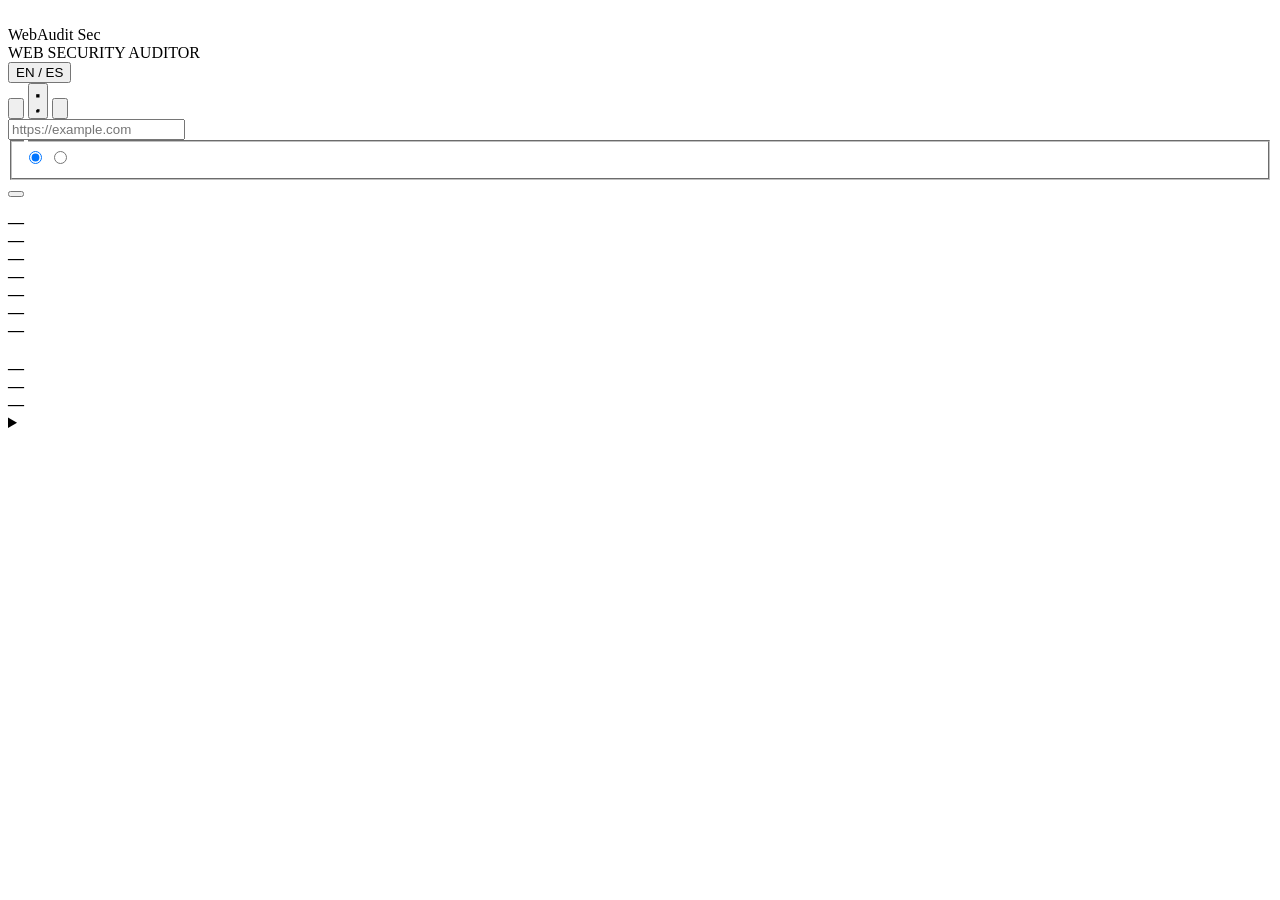
==== commit 9c2e3ab6: "Barra de título propia, progreso en vivo, inglés completo y más comprobaciones - Ventana sin marco c" ====
--- a/app/static/index.html
+++ b/app/static/index.html
@@ -3,27 +3,47 @@
 <head>
   <meta charset="UTF-8">
   <meta name="viewport" content="width=device-width, initial-scale=1">
-  <title>WebAudit Sec | Seguridad web</title>
+  <title>WebAudit Sec</title>
   <link rel="icon" type="image/png" href="/static/brand/logo-fuera.png">
   <link rel="stylesheet" href="/static/css/styles.css">
 </head>
 <body>
-<header>
+<!-- Bordes para redimensionar la ventana sin marco (solo en la app de escritorio) -->
+<div class="resize-handles" aria-hidden="true">
+  <div data-edge="top"></div><div data-edge="bottom"></div>
+  <div data-edge="left"></div><div data-edge="right"></div>
+  <div data-edge="top-left"></div><div data-edge="top-right"></div>
+  <div data-edge="bottom-left"></div><div data-edge="bottom-right"></div>
+</div>
+
+<!-- Barra de título: se arrastra para mover la ventana -->
+<header class="titlebar" id="titlebar">
   <div class="brand">
-    <img class="logo-mark" src="/static/brand/logo-fuera.png" alt="">
+    <img class="logo-mark" src="/static/brand/logo-fuera.png" alt="" draggable="false">
     <div>
       <div class="logo">WebAudit <span>Sec</span></div>
       <span class="brand-caption">WEB SECURITY AUDITOR</span>
     </div>
   </div>
-  <button id="language" type="button">EN / ES</button>
+  <div class="titlebar-actions">
+    <button id="language" type="button">EN / ES</button>
+    <div class="window-controls">
+      <button type="button" id="windowMinimize" aria-label="Minimizar">
+        <svg viewBox="0 0 10 10"><path d="M0 5h10"/></svg>
+      </button>
+      <button type="button" id="windowMaximize" aria-label="Maximizar">
+        <svg class="icon-maximize" viewBox="0 0 10 10"><rect x="0.5" y="0.5" width="9" height="9"/></svg>
+        <svg class="icon-restore" viewBox="0 0 10 10"><rect x="0.5" y="2.5" width="7" height="7"/><path d="M2.5 2.5V0.5h7v7h-2"/></svg>
+      </button>
+      <button type="button" id="windowClose" class="close" aria-label="Cerrar">
+        <svg viewBox="0 0 10 10"><path d="M0 0l10 10M10 0L0 10"/></svg>
+      </button>
+    </div>
+  </div>
 </header>
 
+<div class="app-body">
 <main>
-  <div class="eyebrow" id="eyebrow"></div>
-  <h1 id="title"></h1>
-  <p id="intro"></p>
-
   <!-- Formulario de análisis -->
   <section class="panel">
     <form id="scanForm">
@@ -43,7 +63,19 @@
         </label>
       </fieldset>
       <button class="primary" id="scanButton" type="submit"></button>
+      <button class="cancel" id="cancelButton" type="button" hidden></button>
     </form>
+
+    <!-- Progreso en vivo mientras se analiza -->
+    <div class="progress" id="progressPanel" hidden>
+      <div class="progress-head">
+        <strong id="progressText"></strong>
+        <span id="progressMeta"></span>
+      </div>
+      <div class="progress-bar"><div id="progressFill"></div></div>
+      <div class="progress-current" id="progressCurrent"></div>
+    </div>
+
     <p id="notice"></p>
   </section>
 
@@ -86,10 +118,11 @@
     </div>
   </section>
 </main>
-
-<footer>WebAudit Sec · Auditoría de seguridad web · 1.0</footer>
+</div>
 
 <script src="/static/js/i18n.js"></script>
+<script src="/static/js/i18n-scanner.js"></script>
+<script src="/static/js/window.js"></script>
 <script src="/static/js/app.js"></script>
 </body>
 </html>
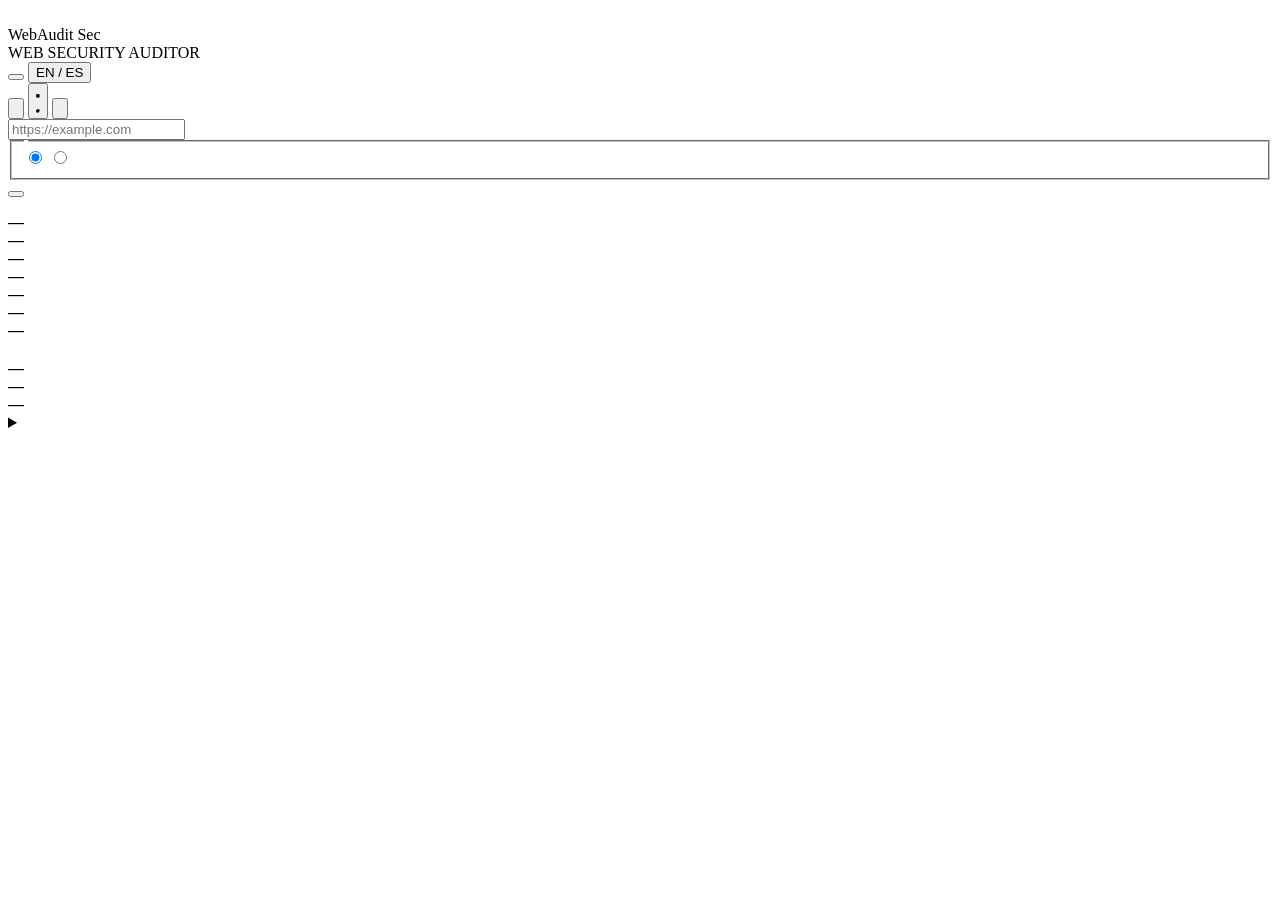
==== commit e5a21daf: "Historial de análisis, exportar a HTML/PDF y ajuste de gravedad TLS - Cada análisis terminado se gua" ====
--- a/app/static/index.html
+++ b/app/static/index.html
@@ -26,7 +26,8 @@
     </div>
   </div>
   <div class="titlebar-actions">
-    <button id="language" type="button">EN / ES</button>
+    <button id="historyButton" class="toolbar-button" type="button"></button>
+    <button id="language" class="toolbar-button" type="button">EN / ES</button>
     <div class="window-controls">
       <button type="button" id="windowMinimize" aria-label="Minimizar">
         <svg viewBox="0 0 10 10"><path d="M0 5h10"/></svg>
@@ -112,7 +113,14 @@
 
   <!-- Hallazgos por página -->
   <section class="panel">
-    <h2 id="resultsTitle"></h2>
+    <div class="results-head">
+      <h2 id="resultsTitle"></h2>
+      <div class="export-actions" id="exportActions" hidden>
+        <button id="exportHtml" type="button"></button>
+        <button id="exportPdf" type="button"></button>
+      </div>
+    </div>
+    <p class="export-status" id="exportStatus"></p>
     <div id="results">
       <p id="empty"></p>
     </div>
@@ -120,9 +128,25 @@
 </main>
 </div>
 
+<!-- Historial de análisis (panel lateral) -->
+<aside class="history" id="historyPanel" hidden>
+  <div class="history-head">
+    <strong id="historyTitle"></strong>
+    <button type="button" class="history-close" id="historyClose">
+      <svg viewBox="0 0 10 10"><path d="M0 0l10 10M10 0L0 10"/></svg>
+    </button>
+  </div>
+  <div class="history-list" id="historyList"></div>
+</aside>
+
+<!-- Informe para imprimir a PDF: solo se ve con los estilos de impresión -->
+<div id="printReport"></div>
+
 <script src="/static/js/i18n.js"></script>
 <script src="/static/js/i18n-scanner.js"></script>
 <script src="/static/js/window.js"></script>
 <script src="/static/js/app.js"></script>
+<script src="/static/js/report.js"></script>
+<script src="/static/js/history.js"></script>
 </body>
 </html>
